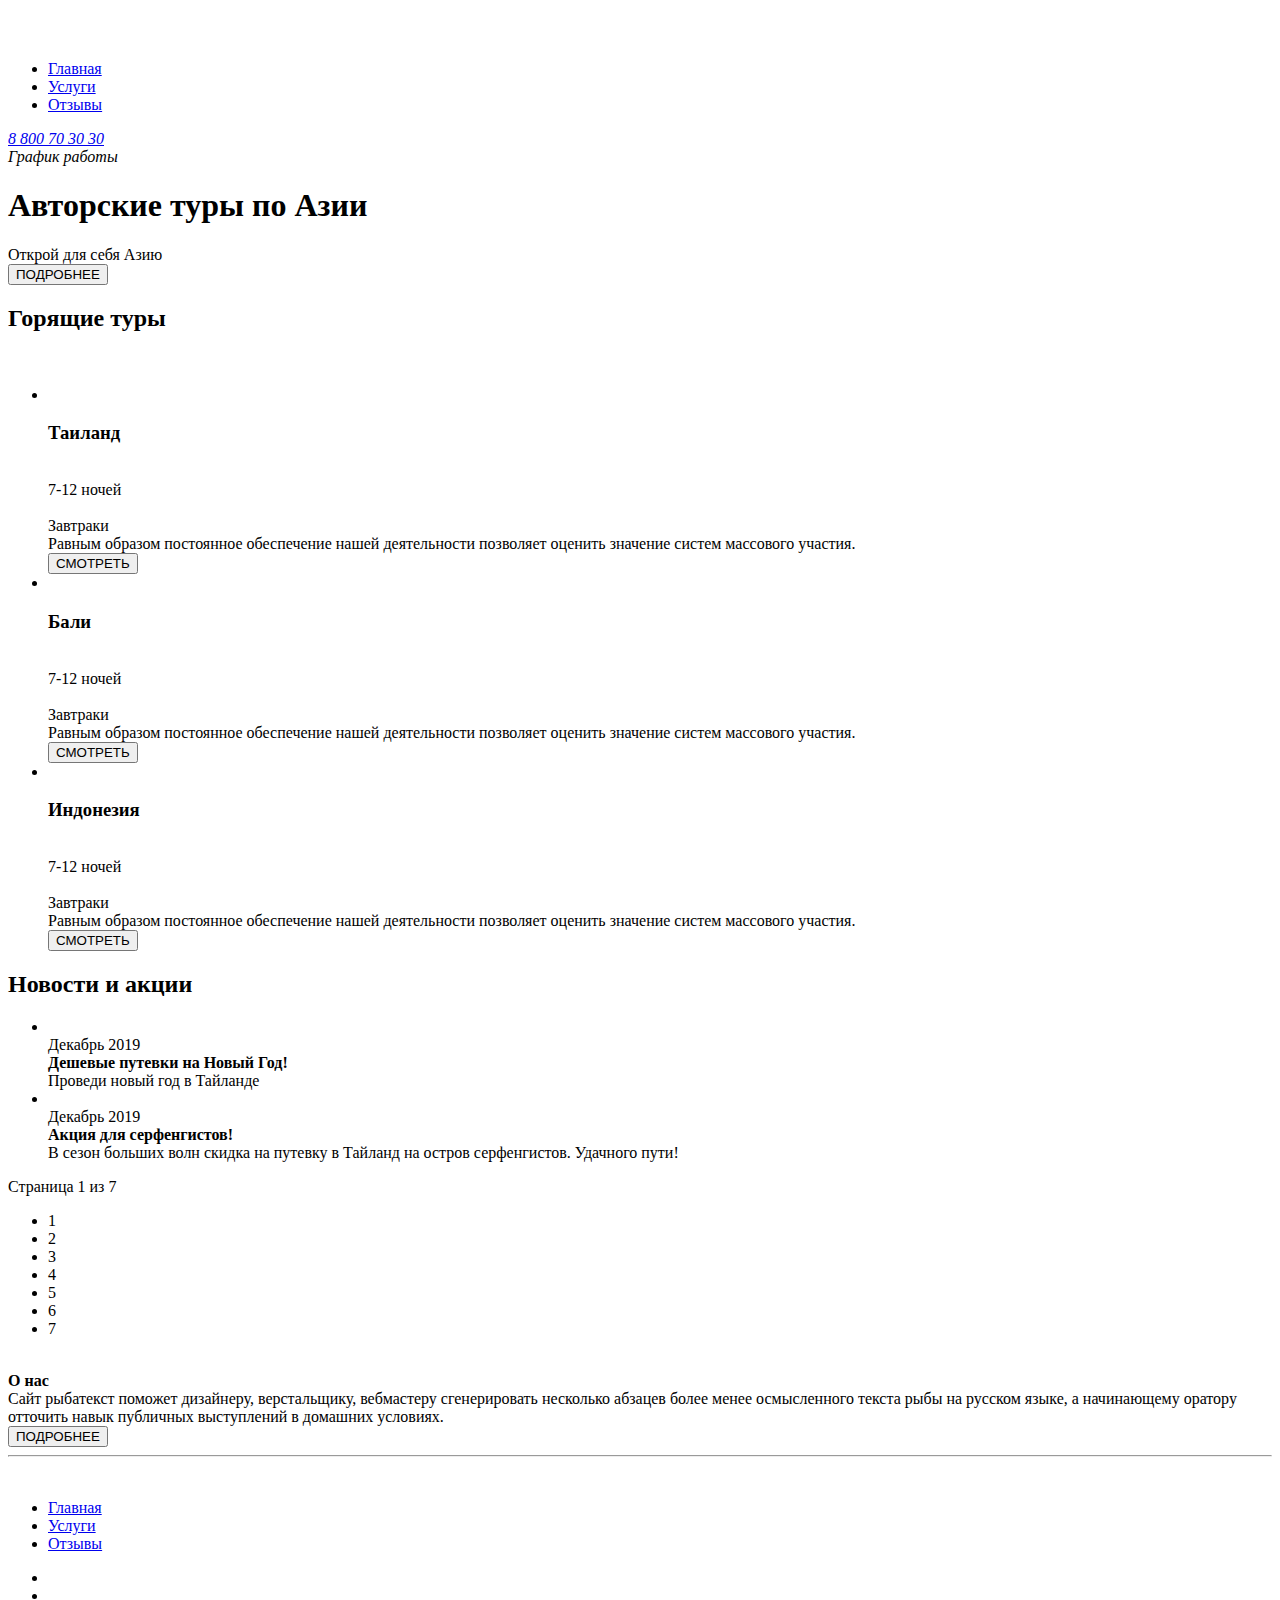
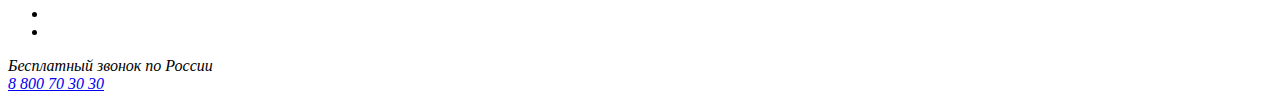
==== index.html @ 8df91f7e "first upload html" ====
<!DOCTYPE html>
<html lang="ru">
<head>
  <meta charset="UTF-8">
  <meta http-equiv="X-UA-Compatible" content="IE=edge">
  <meta name="viewport" content="width=device-width, initial-scale=1.0">
  <title>Air-asia</title>
</head>
<body>
  <div class="wrapper">
    <!-- Фоновый рисунок -->
    <div class="background">
      <img src="" alt="" class="background__up">
      <img src="" alt="" class="background__down">  
    </div>
    <!-- Шапка -->
    <header class="header">
      <a href="/" class="logo">
        <img src="" alt="" class="logo__pic">
      </a>
      <nav class="menu">
        <ul class="menu__list">
          <li class="menu__item">
            <a href="#" class="menu__tittle">Главная</a>
          </li>
          <li class="menu__item">
            <a href="#" class="menu__tittle">Услуги</a>
          </li>
          <li class="menu__item">
            <a href="#" class="menu__tittle">Отзывы</a>
          </li>
        </ul>
      </nav> 
      <address class="contacts">
        <a href="tel:+88007003030" class="contacts__phone">8 800 70 30 30</a>
        <div class="contacts__schedule">График работы</div>
      </address>  
    </header>
    <main class="main-content">
      <!-- Текст  -->
      <div class="text">
        <h1 class="text__tittle">Авторские туры по Азии</h1>
        <div class="text__info">Открой для себя Азию</div>
        <button class="text__button">ПОДРОБНЕЕ</button>
      </div>
      <!-- Горячие туры  -->
      <div class="hot-tours">
        <div class="iconed-tittle">
          <h2 class="iconed-tittle__text">Горящие туры</h2>
          <img src="" alt="" class="iconed-tittle__icon">
        </div>
        <ul class="hot-tours__list">
          <li class="hot-tours__item">
            <img src="" alt="" class="hot-tour-image">
            <h3 class="hot-tour-tittle">Таиланд</h3>
            <div class="hot-tour-info">
              <img src="" alt="" class="hot-tour-info__calendar">
              <div class="hot-tour-info__dates">7-12 ночей</div>
              <img src="" alt="" class="hot-tour-info__meal">
              <div class="hot-tour-info__dates">Завтраки</div> 
            </div>
            <div class="hot-tour-description">
              Равным образом постоянное обеспечение нашей деятельности позволяет оценить значение систем массового участия.
            </div>
            <button class="hot-tour-button">СМОТРЕТЬ</button>
          </li>
          <li class="hot-tours__item">
            <img src="" alt="" class="hot-tour-image">
            <h3 class="hot-tour-tittle">Бали</h3>
            <div class="hot-tour-info">
              <img src="" alt="" class="hot-tour-info__calendar">
              <div class="hot-tour-info__dates">7-12 ночей</div>
              <img src="" alt="" class="hot-tour-info__meal">
              <div class="hot-tour-info__dates">Завтраки</div> 
            </div>
            <div class="hot-tour-description">
              Равным образом постоянное обеспечение нашей деятельности позволяет оценить значение систем массового участия.
            </div>
            <button class="hot-tour-button">СМОТРЕТЬ</button>
          </li>
          <li class="hot-tours__item">
            <img src="" alt="" class="hot-tour-image">
            <h3 class="hot-tour-tittle">Индонезия</h3>
            <div class="hot-tour-info">
              <img src="" alt="" class="hot-tour-info__calendar">
              <div class="hot-tour-info__dates">7-12 ночей</div>
              <img src="" alt="" class="hot-tour-info__meal">
              <div class="hot-tour-info__dates">Завтраки</div> 
            </div>
            <div class="hot-tour-description">
              Равным образом постоянное обеспечение нашей деятельности позволяет оценить значение систем массового участия.
            </div>
            <button class="hot-tour-button">СМОТРЕТЬ</button>
          </li>
        </ul>
      </div>
      <div class="news">
        <h2 class="news__tittle">Новости и акции</h2>
        <ul class="news__list">
          <li class="news__item">
            <img src="" alt="" class="news-item-pic">
            <div class="news-item-date">Декабрь 2019</div>
            <div class="news-item-tittle"><b>Дешевые путевки на Новый Год!</b></div>
            <div class="news-item-description">Проведи новый год в Тайланде</div>
          </li>
          <li class="news__item">
            <img src="" alt="" class="news-item-pic">
            <div class="news-item-date">Декабрь 2019</div>
            <div class="news-item-tittle"><b>Акция для серфенгистов!</b></div>
            <div class="news-item-description">В сезон больших волн скидка на путевку в Тайланд на остров серфенгистов. Удачного пути!</div>
          </li>
        </ul>
        <div class="paginator">
          <div class="paginator__display">Страница 1 из 7</div>
          <ul class="paginator__list">
            <li class="paginator__item">1</li>
            <li class="paginator__item">2</li>
            <li class="paginator__item">3</li>
            <li class="paginator__item">4</li>
            <li class="paginator__item">5</li>
            <li class="paginator__item">6</li>
            <li class="paginator__item">7</li>
          </ul>
        </div>
      </div>
      <!-- О нас -->
      <div class="about">
        <img src="" alt="" class="about__pic1">
        <img src="" alt="" class="about__pic2">
        <div class="about__tittle"><b>О нас</b></div>
        <div class="about__info">Сайт рыбатекст поможет дизайнеру, верстальщику, вебмастеру сгенерировать несколько абзацев более менее осмысленного текста рыбы на русском языке, а начинающему оратору отточить навык публичных выступлений в домашних условиях.</div>
        <button class="about__button">ПОДРОБНЕЕ</button>
      </div>
    </main>
    <!-- Подвал -->
    <footer class="footer">
      <hr class="footer__line">
      <a href="/" class="logo">
        <img src="" alt="" class="logo__pic">
      </a>
      <nav class="menu">
        <ul class="menu__list">
          <li class="menu__item">
            <a href="#" class="menu__tittle">Главная</a>
          </li>
          <li class="menu__item">
            <a href="#" class="menu__tittle">Услуги</a>
          </li>
          <li class="menu__item">
            <a href="#" class="menu__tittle">Отзывы</a>
          </li>
        </ul>
      </nav> 
      <div class="social-networks">
        <ul class="social-networks__list">
          <li class="social-networks__item">
            <a href="#" class="social-telegram">
              <img src="" alt="" class="social-telegtam__pic">
            </a>
          </li>
          <li class="social-networks__item">
            <a href="#" class="social-vk">
              <img src="" alt="" class="social-vk__pic">
            </a>
          </li>
          <li class="social-networks__item">
            <a href="#" class="social-facebook">
              <img src="" alt="" class="social-facebook__pic">
            </a>
          </li>
          <li class="social-networks__item">
            <a href="#" class="social-in">
              <img src="" alt="" class="social-in__pic">
            </a>
          </li>
        </ul>
      </div>
      <address class="contacts-footer">
        <div class="contacts-footer__schedule">Бесплатный звонок по России</div>
        <a href="tel:+88007003030" class="contacts-footer__phone">8 800 70 30 30</a>
      </address>
    </footer>

  </div>    
</body>
</html>
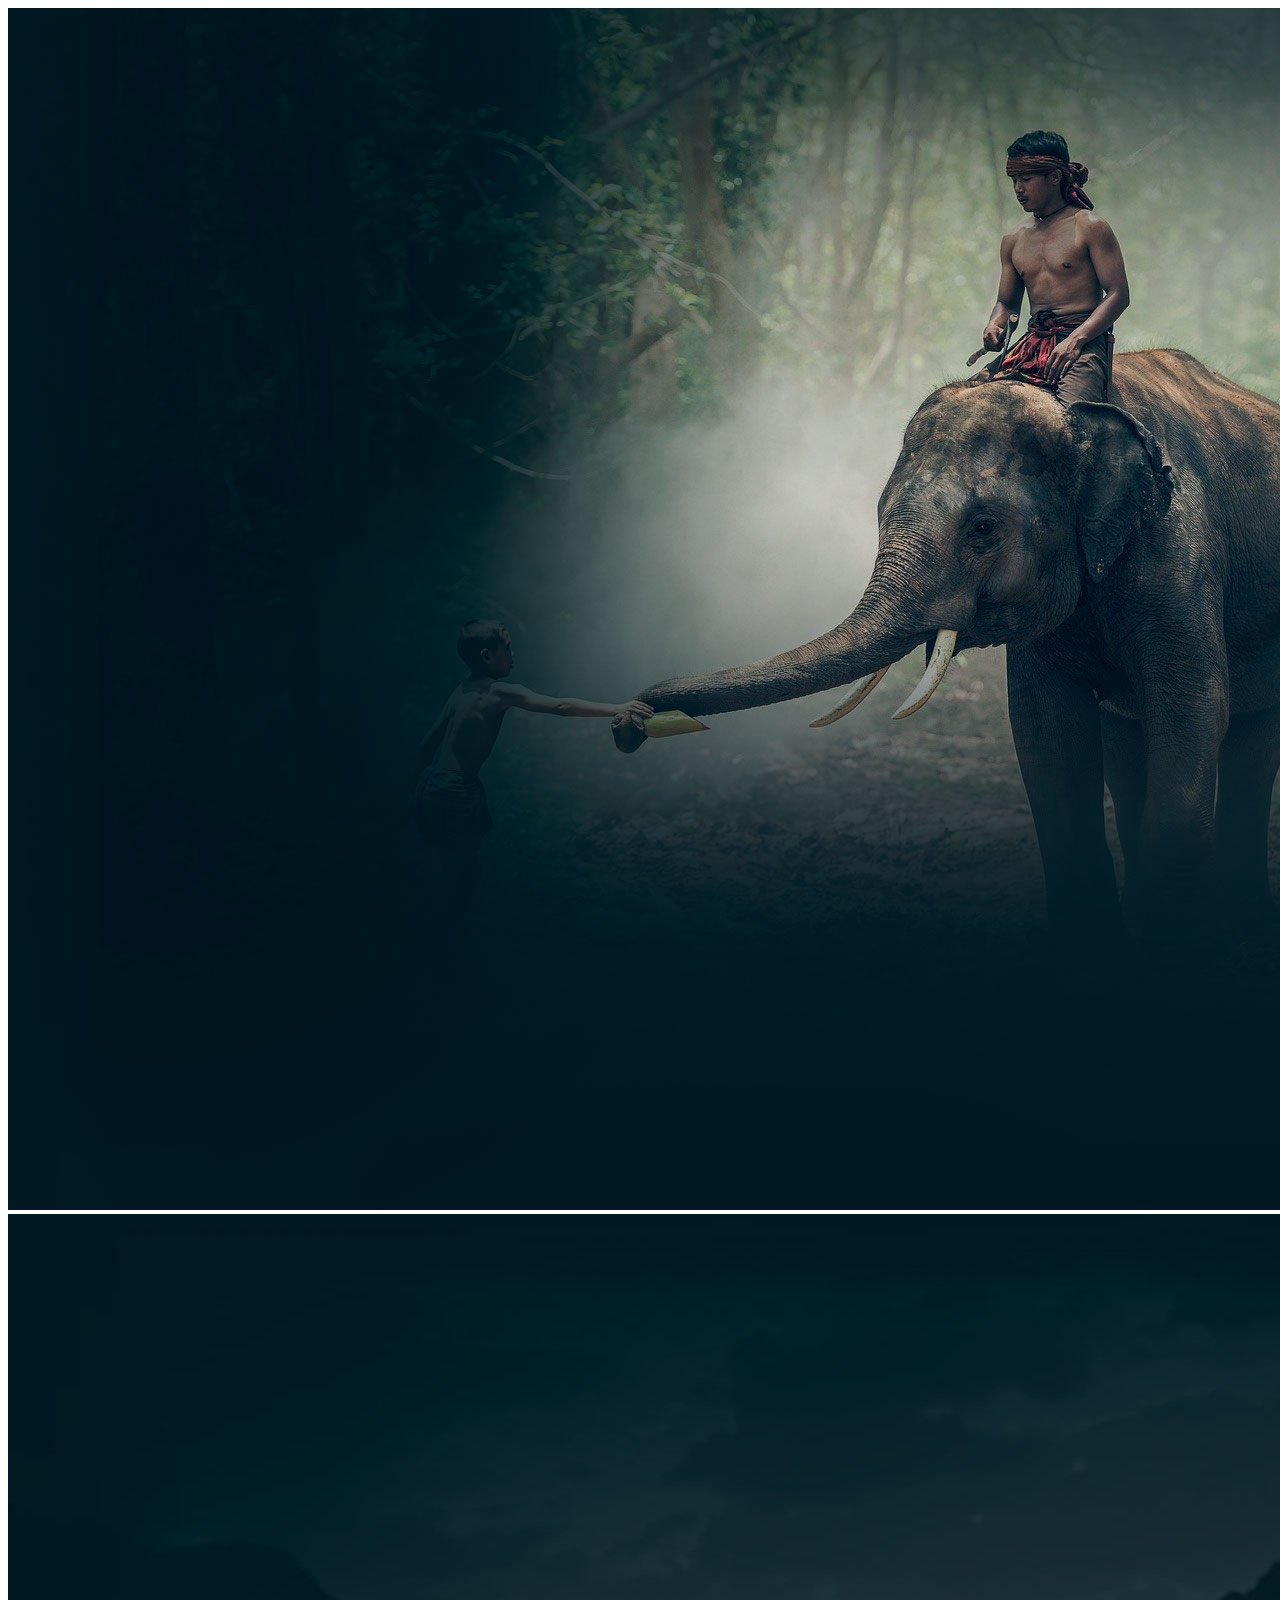
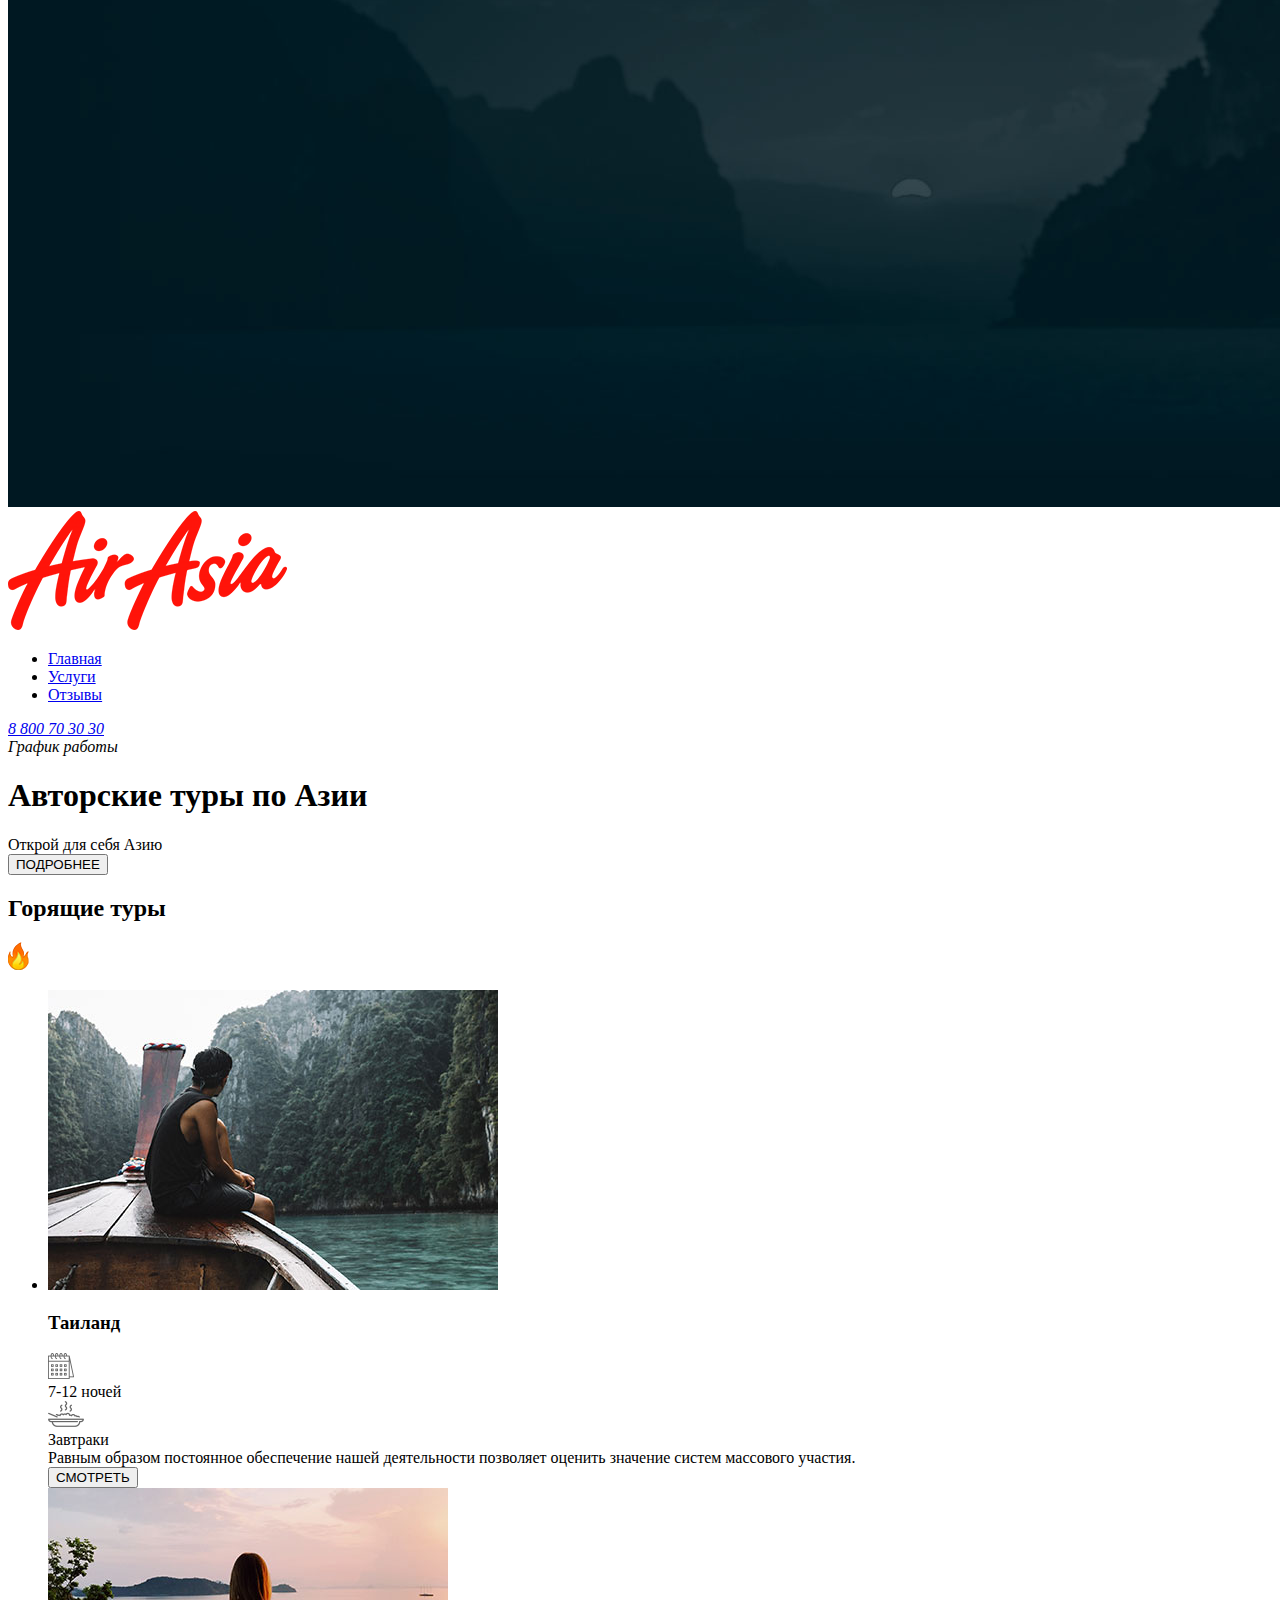
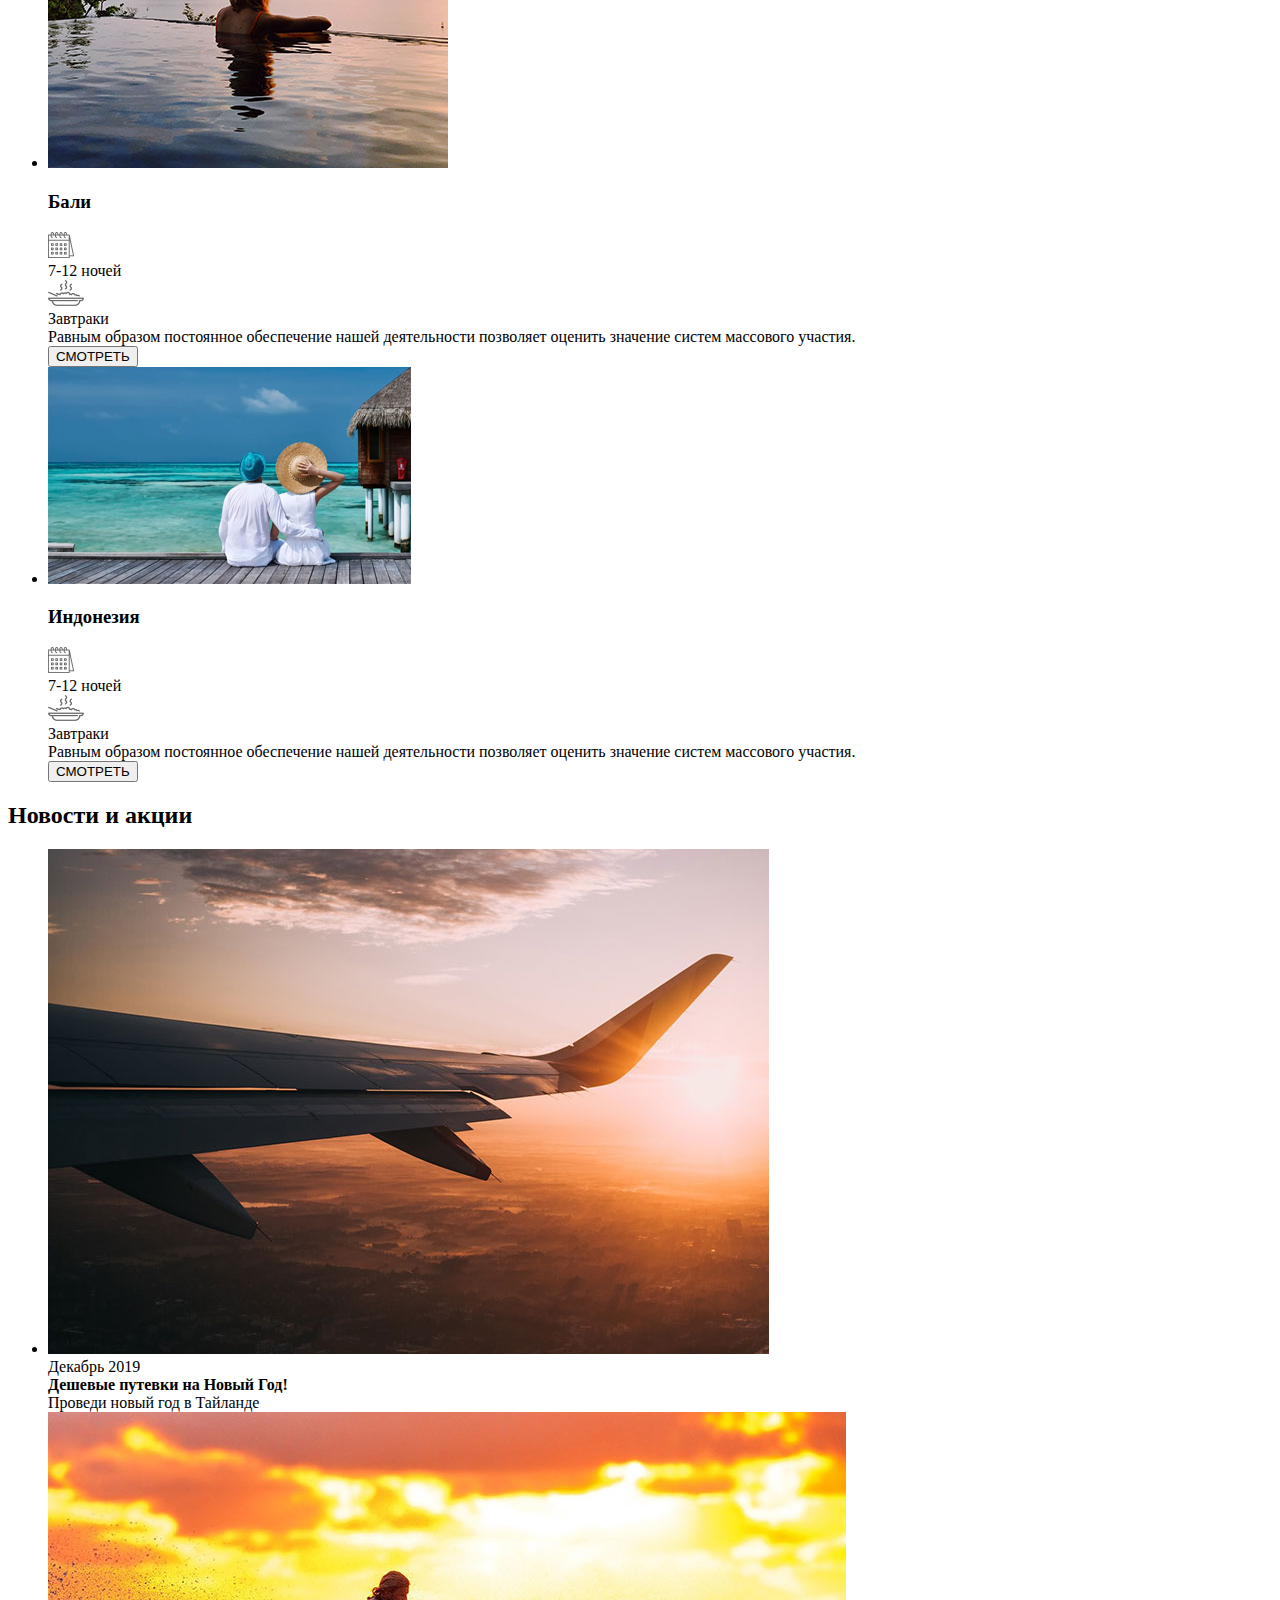
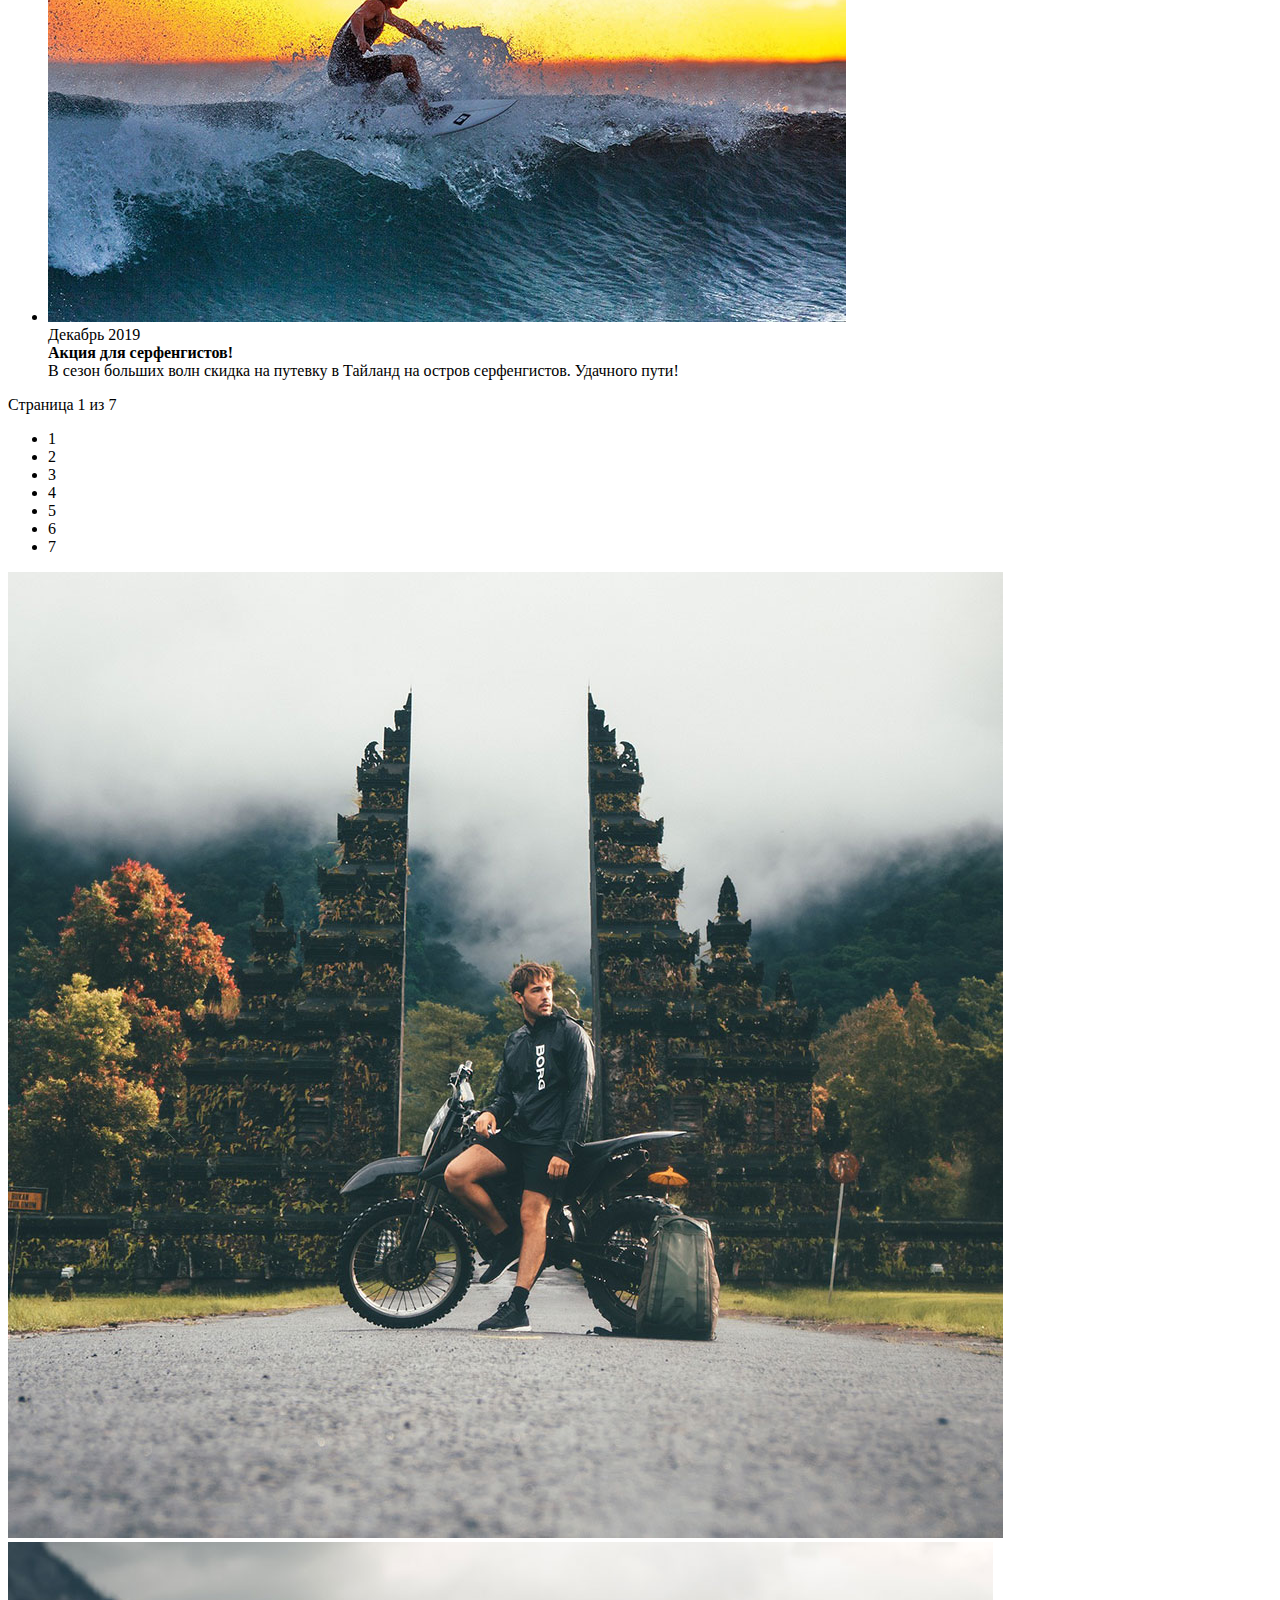
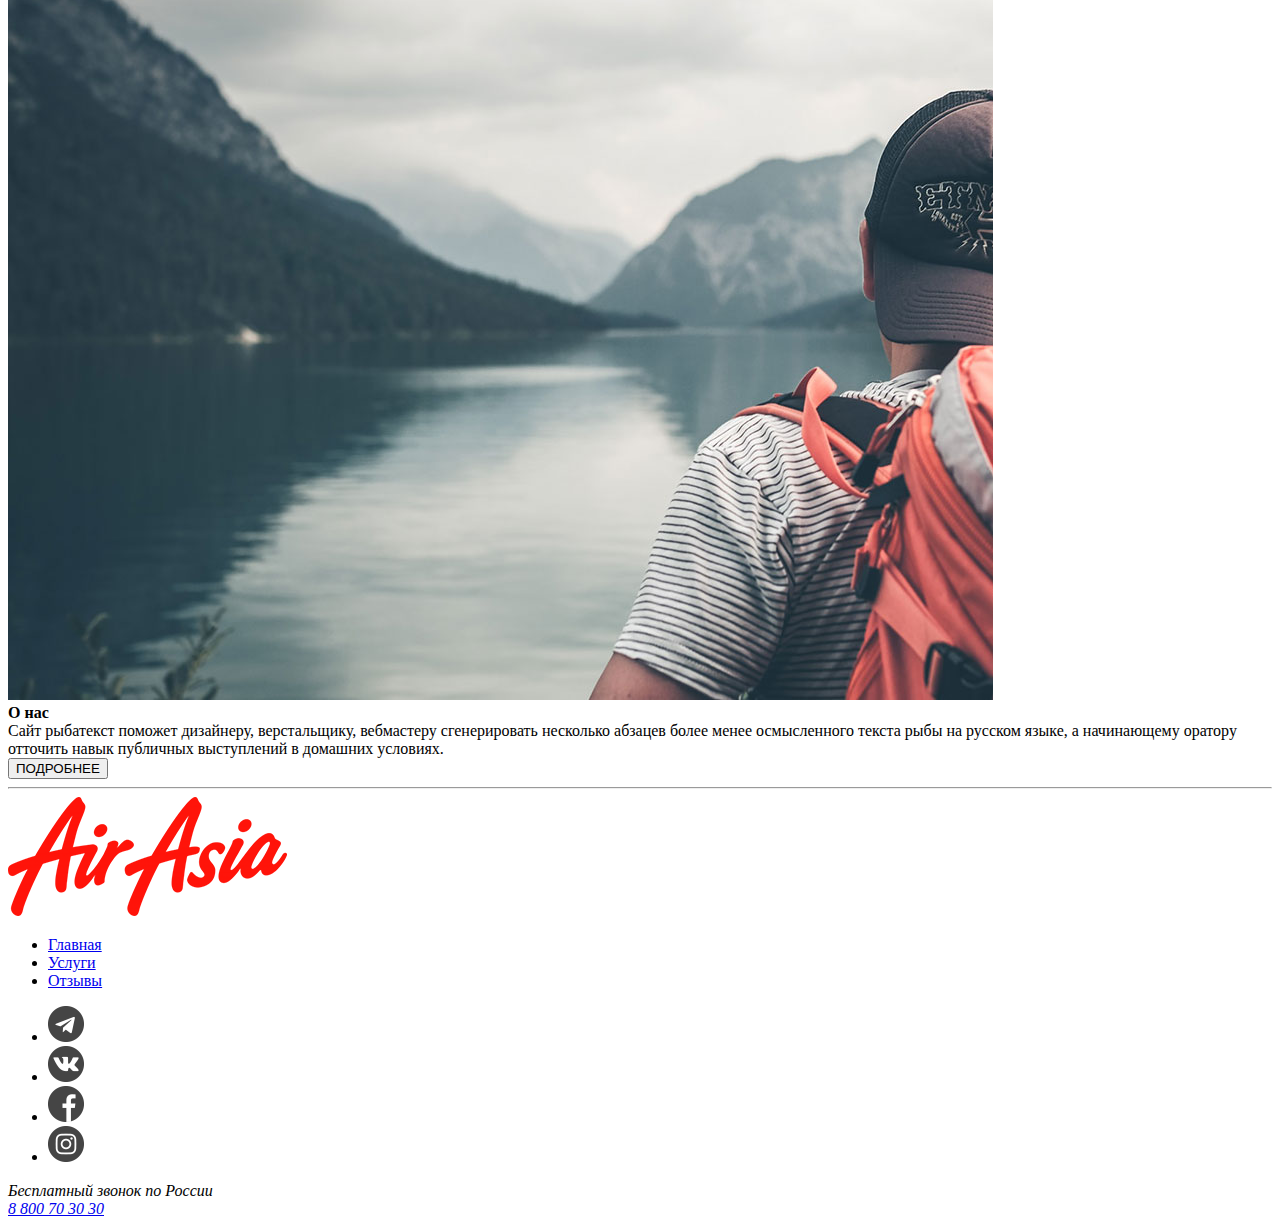
==== commit 58a37d98: "add images and path" ====
--- a/index.html
+++ b/index.html
@@ -10,13 +10,13 @@
   <div class="wrapper">
     <!-- Фоновый рисунок -->
     <div class="background">
-      <img src="" alt="" class="background__up">
-      <img src="" alt="" class="background__down">  
+      <img src="/img/hero.jpg" alt="" class="background__up">
+      <img src="/img/bottom-pic.jpg" alt="" class="background__down">  
     </div>
     <!-- Шапка -->
     <header class="header">
       <a href="/" class="logo">
-        <img src="" alt="" class="logo__pic">
+        <img src="/img/logo.png" alt="Air-asia" class="logo__pic">
       </a>
       <nav class="menu">
         <ul class="menu__list">
@@ -47,16 +47,16 @@
       <div class="hot-tours">
         <div class="iconed-tittle">
           <h2 class="iconed-tittle__text">Горящие туры</h2>
-          <img src="" alt="" class="iconed-tittle__icon">
+          <img src="/img/flame.png" alt="Горящие туры" class="iconed-tittle__icon">
         </div>
         <ul class="hot-tours__list">
           <li class="hot-tours__item">
-            <img src="" alt="" class="hot-tour-image">
+            <img src="/img/river.jpg" alt="" class="hot-tour-image">
             <h3 class="hot-tour-tittle">Таиланд</h3>
             <div class="hot-tour-info">
-              <img src="" alt="" class="hot-tour-info__calendar">
+              <img src="/img/calendar.png" alt="" class="hot-tour-info__calendar">
               <div class="hot-tour-info__dates">7-12 ночей</div>
-              <img src="" alt="" class="hot-tour-info__meal">
+              <img src="/img//meal.png" alt="" class="hot-tour-info__meal">
               <div class="hot-tour-info__dates">Завтраки</div> 
             </div>
             <div class="hot-tour-description">
@@ -65,12 +65,12 @@
             <button class="hot-tour-button">СМОТРЕТЬ</button>
           </li>
           <li class="hot-tours__item">
-            <img src="" alt="" class="hot-tour-image">
+            <img src="/img/pool.jpg" alt="" class="hot-tour-image">
             <h3 class="hot-tour-tittle">Бали</h3>
             <div class="hot-tour-info">
-              <img src="" alt="" class="hot-tour-info__calendar">
+              <img src="/img/calendar.png" alt="" class="hot-tour-info__calendar">
               <div class="hot-tour-info__dates">7-12 ночей</div>
-              <img src="" alt="" class="hot-tour-info__meal">
+              <img src="/img/meal.png" alt="" class="hot-tour-info__meal">
               <div class="hot-tour-info__dates">Завтраки</div> 
             </div>
             <div class="hot-tour-description">
@@ -79,12 +79,12 @@
             <button class="hot-tour-button">СМОТРЕТЬ</button>
           </li>
           <li class="hot-tours__item">
-            <img src="" alt="" class="hot-tour-image">
+            <img src="/img/ocean.jpg" alt="" class="hot-tour-image">
             <h3 class="hot-tour-tittle">Индонезия</h3>
             <div class="hot-tour-info">
-              <img src="" alt="" class="hot-tour-info__calendar">
+              <img src="/img/calendar.png" alt="" class="hot-tour-info__calendar">
               <div class="hot-tour-info__dates">7-12 ночей</div>
-              <img src="" alt="" class="hot-tour-info__meal">
+              <img src="/img/meal.png" alt="" class="hot-tour-info__meal">
               <div class="hot-tour-info__dates">Завтраки</div> 
             </div>
             <div class="hot-tour-description">
@@ -98,13 +98,13 @@
         <h2 class="news__tittle">Новости и акции</h2>
         <ul class="news__list">
           <li class="news__item">
-            <img src="" alt="" class="news-item-pic">
+            <img src="/img/plain.jpg" alt="" class="news-item-pic">
             <div class="news-item-date">Декабрь 2019</div>
             <div class="news-item-tittle"><b>Дешевые путевки на Новый Год!</b></div>
             <div class="news-item-description">Проведи новый год в Тайланде</div>
           </li>
           <li class="news__item">
-            <img src="" alt="" class="news-item-pic">
+            <img src="/img/surfer.jpg" alt="" class="news-item-pic">
             <div class="news-item-date">Декабрь 2019</div>
             <div class="news-item-tittle"><b>Акция для серфенгистов!</b></div>
             <div class="news-item-description">В сезон больших волн скидка на путевку в Тайланд на остров @@ -126,8 +126,8 @@
       </div>
       <!-- О нас -->
       <div class="about">
-        <img src="" alt="" class="about__pic1">
-        <img src="" alt="" class="about__pic2">
+        <img src="/img/gates.jpg" alt="" class="about__pic1">
+        <img src="/img/mountains.jpg" alt="" class="about__pic2">
         <div class="about__tittle"><b>О нас</b></div>
         <div class="about__info">Сайт рыбатекст поможет дизайнеру, верстальщику, вебмастеру сгенерировать несколько абзацев более менее осмысленного текста рыбы на русском языке, а начинающему оратору отточить навык публичных выступлений в домашних условиях.</div>
         <button class="about__button">ПОДРОБНЕЕ</button>
@@ -137,7 +137,7 @@
     <footer class="footer">
       <hr class="footer__line">
       <a href="/" class="logo">
-        <img src="" alt="" class="logo__pic">
+        <img src="/img/logo.png" alt="" class="logo__pic">
       </a>
       <nav class="menu">
         <ul class="menu__list">
@@ -156,22 +156,22 @@
         <ul class="social-networks__list">
           <li class="social-networks__item">
             <a href="#" class="social-telegram">
-              <img src="" alt="" class="social-telegtam__pic">
+              <img src="/img/t.png" alt="" class="social-telegtam__pic">
             </a>
           </li>
           <li class="social-networks__item">
             <a href="#" class="social-vk">
-              <img src="" alt="" class="social-vk__pic">
+              <img src="/img/vk.png" alt="" class="social-vk__pic">
             </a>
           </li>
           <li class="social-networks__item">
             <a href="#" class="social-facebook">
-              <img src="" alt="" class="social-facebook__pic">
+              <img src="/img/f.png" alt="" class="social-facebook__pic">
             </a>
           </li>
           <li class="social-networks__item">
             <a href="#" class="social-in">
-              <img src="" alt="" class="social-in__pic">
+              <img src="/img/in.png" alt="" class="social-in__pic">
             </a>
           </li>
         </ul>
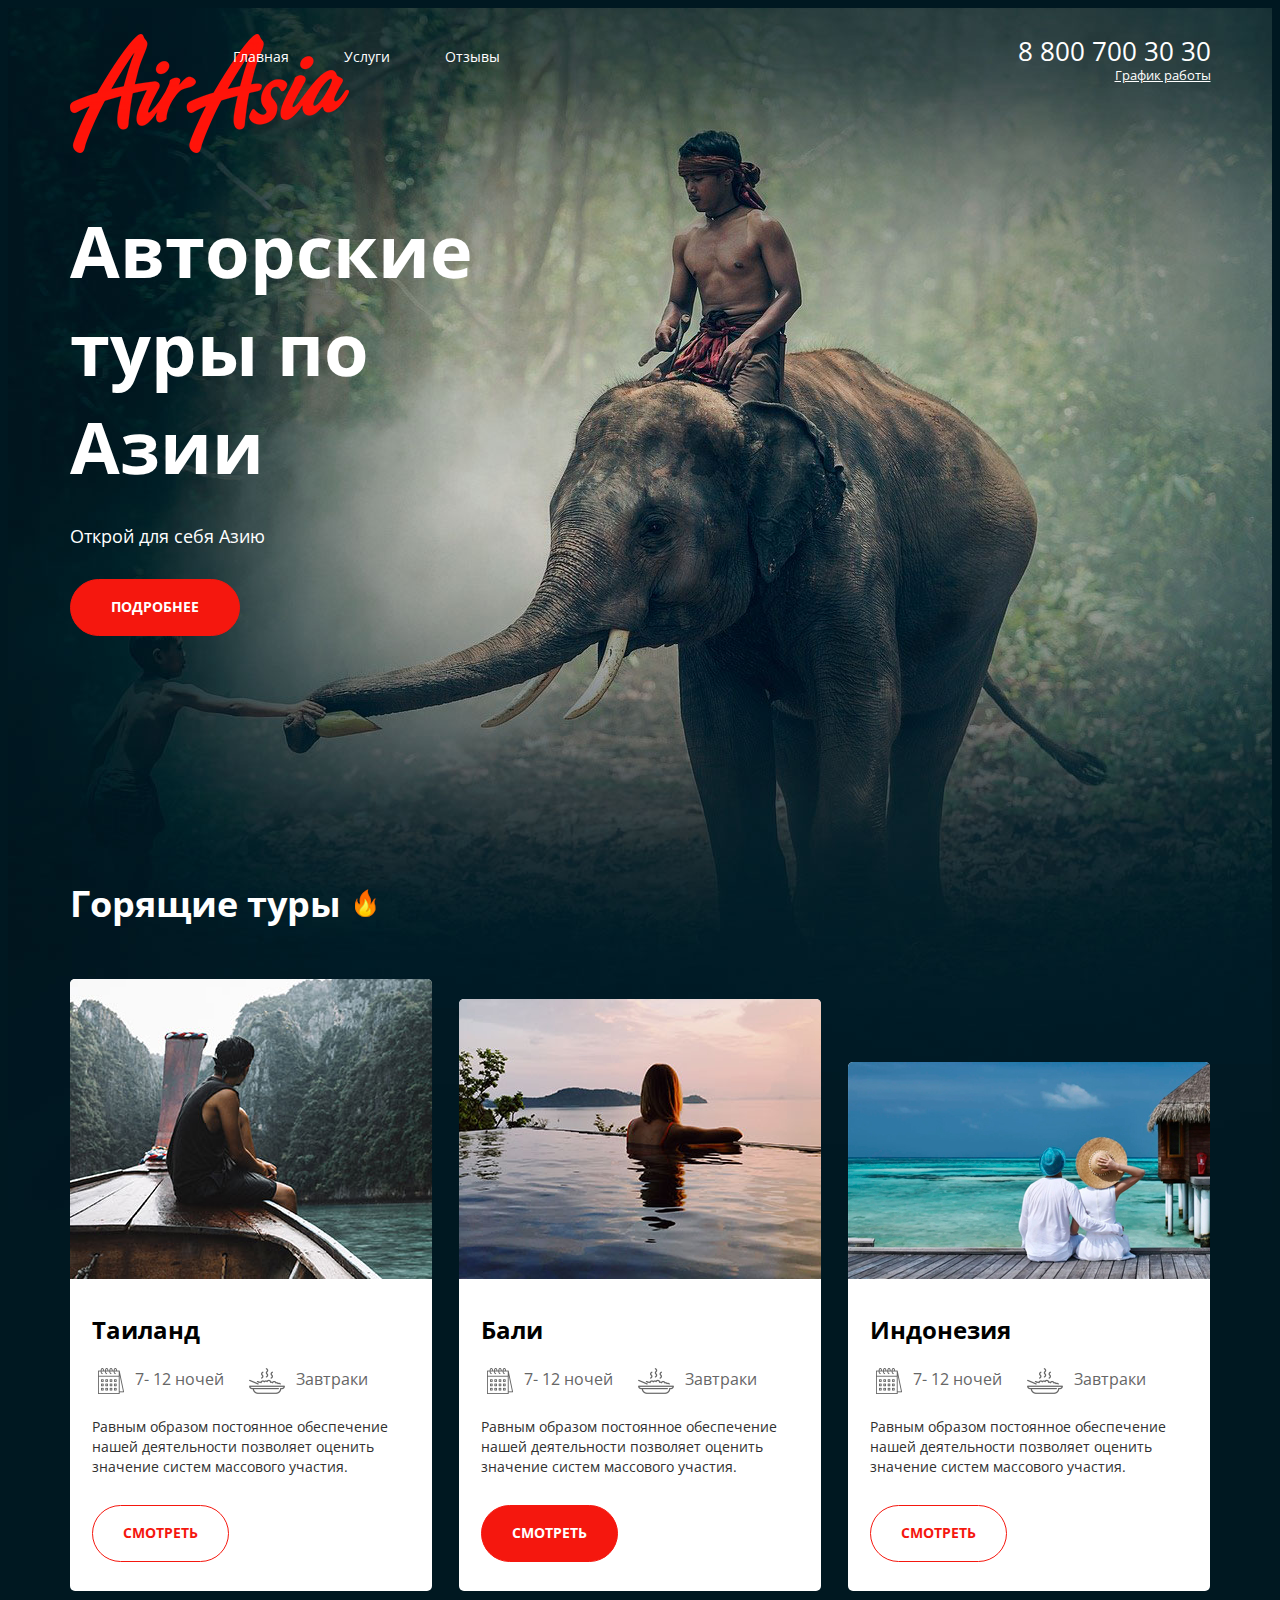
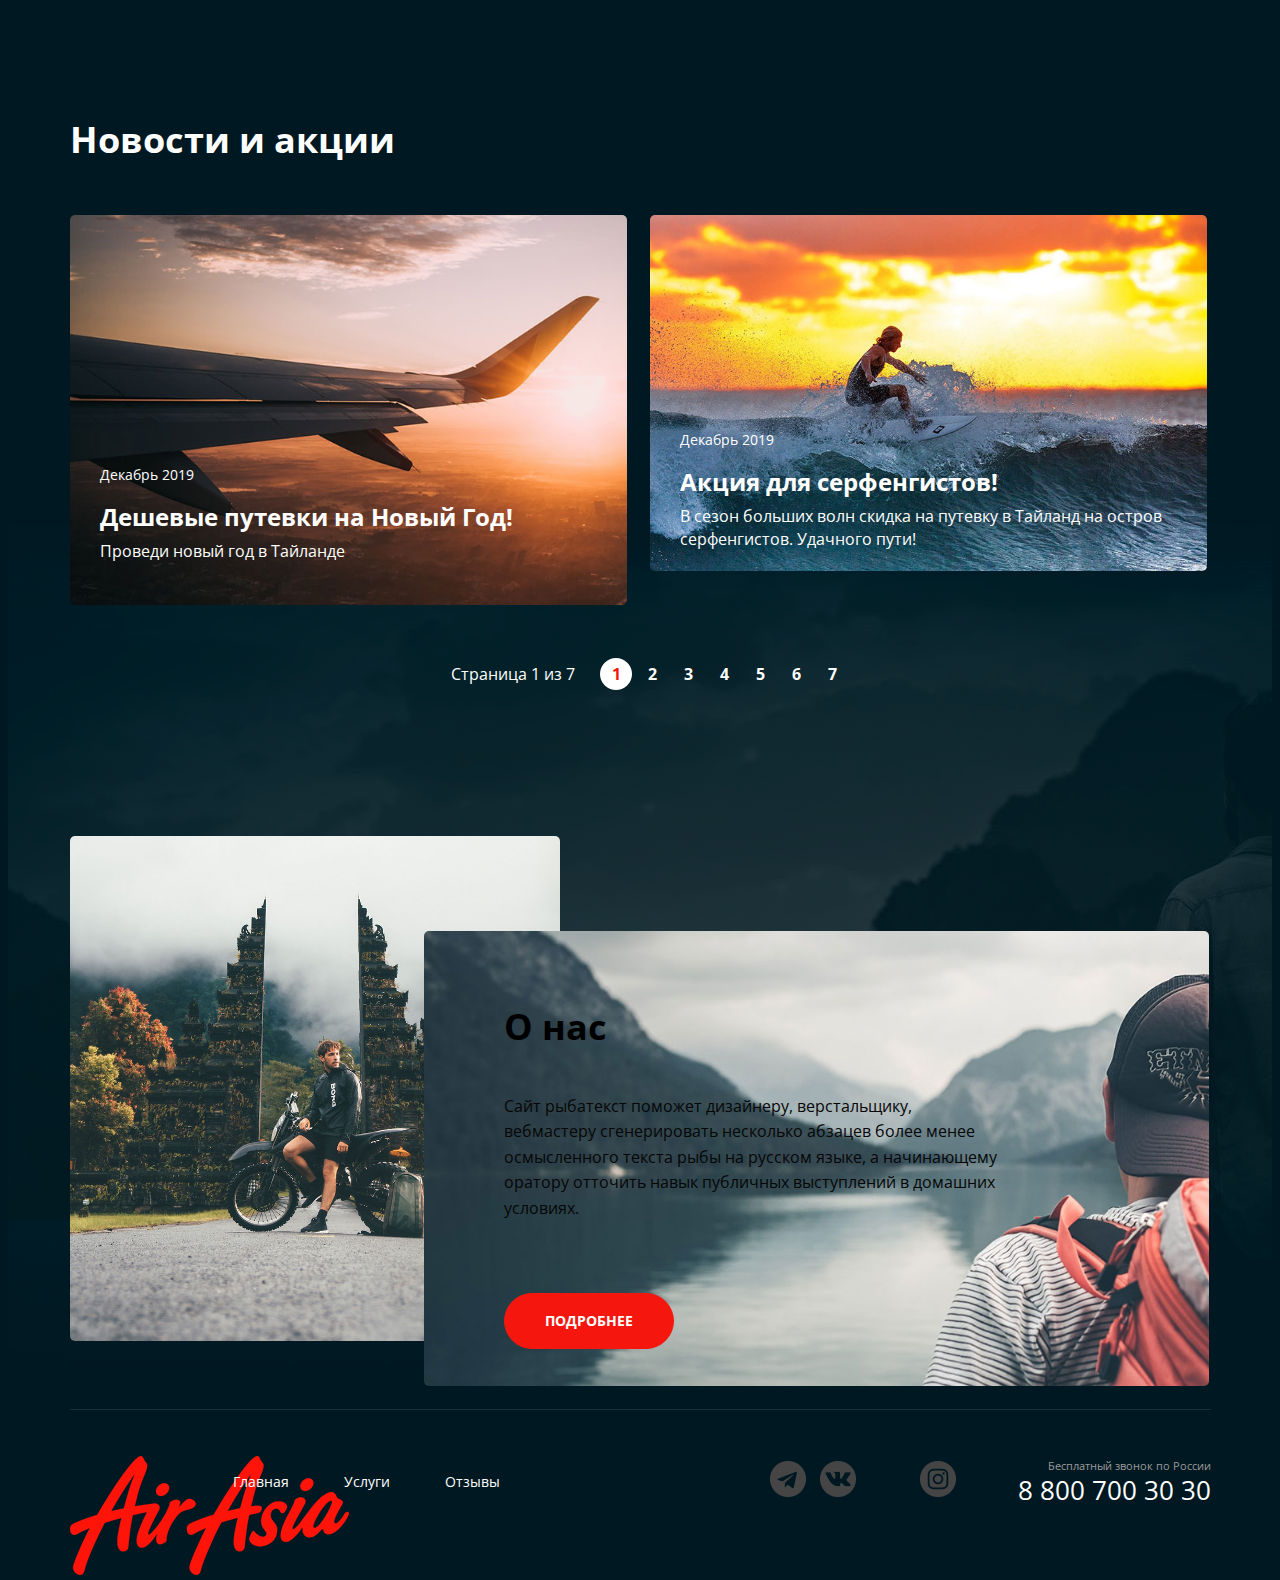
==== commit b7bccab8: "styles after pixel perfect" ====
--- a/index.html
+++ b/index.html
@@ -4,183 +4,217 @@
   <meta charset="UTF-8">
   <meta http-equiv="X-UA-Compatible" content="IE=edge">
   <meta name="viewport" content="width=device-width, initial-scale=1.0">
-  <title>Air-asia</title>
+  <link rel="stylesheet" href="./css/main.css">
+  <title>Air-asia - Главная страница</title>
 </head>
 <body>
-  <div class="wrapper">
+  <div class="wrapper main-page-wrapper">
     <!-- Фоновый рисунок -->
-    <div class="background">
-      <img src="/img/hero.jpg" alt="" class="background__up">
-      <img src="/img/bottom-pic.jpg" alt="" class="background__down">  
+    <!-- <div class="background">
+      <img src="./img/hero.jpg" alt="background-up" class="background__up">
+      <img src="./img/bottom-pic.jpg" alt="background-down" class="background__down">  
+    </div> -->
+    <!-- Шапка -->
+    <div class="container">
+      <header class="header">
+        <a href="/" class="logo">
+          <img src="./img/logo.png" alt="logo Air-asia" class="logo__pic">
+        </a>
+        <nav class="menu">
+          <ul class="menu__list">
+            <li class="menu__item"> <a href="#" class="menu__link">Главная</a> </li>
+            <li class="menu__item"> <a href="#" class="menu__link">Услуги</a> </li>
+            <li class="menu__item"> <a href="#" class="menu__link">Отзывы</a> </li>
+          </ul>
+        </nav> 
+        <address class="contacts">
+          <a href="tel:+88007003030" class="contacts__phone">8 800 700 30 30</a>
+          <div class="contacts__schedule">График работы</div>
+        </address> 
+      </header>
     </div>
-    <!-- Шапка -->
-    <header class="header">
-      <a href="/" class="logo">
-        <img src="/img/logo.png" alt="Air-asia" class="logo__pic">
-      </a>
-      <nav class="menu">
-        <ul class="menu__list">
-          <li class="menu__item">
-            <a href="#" class="menu__tittle">Главная</a>
-          </li>
-          <li class="menu__item">
-            <a href="#" class="menu__tittle">Услуги</a>
-          </li>
-          <li class="menu__item">
-            <a href="#" class="menu__tittle">Отзывы</a>
-          </li>
-        </ul>
-      </nav> 
-      <address class="contacts">
-        <a href="tel:+88007003030" class="contacts__phone">8 800 70 30 30</a>
-        <div class="contacts__schedule">График работы</div>
-      </address>  
-    </header>
     <main class="main-content">
       <!-- Текст  -->
-      <div class="text">
-        <h1 class="text__tittle">Авторские туры по Азии</h1>
-        <div class="text__info">Открой для себя Азию</div>
-        <button class="text__button">ПОДРОБНЕЕ</button>
+      <div class="container">
+        <section class="text">
+          <h1 class="text__tittle">Авторские туры по Азии</h1>
+          <div class="text__subtittle">Открой для себя Азию</div>
+          <a href="#" class="btn">ПОДРОБНЕЕ</a>
+        </section>
       </div>
       <!-- Горячие туры  -->
-      <div class="hot-tours">
-        <div class="iconed-tittle">
-          <h2 class="iconed-tittle__text">Горящие туры</h2>
-          <img src="/img/flame.png" alt="Горящие туры" class="iconed-tittle__icon">
-        </div>
-        <ul class="hot-tours__list">
-          <li class="hot-tours__item">
-            <img src="/img/river.jpg" alt="" class="hot-tour-image">
-            <h3 class="hot-tour-tittle">Таиланд</h3>
-            <div class="hot-tour-info">
-              <img src="/img/calendar.png" alt="" class="hot-tour-info__calendar">
-              <div class="hot-tour-info__dates">7-12 ночей</div>
-              <img src="/img//meal.png" alt="" class="hot-tour-info__meal">
-              <div class="hot-tour-info__dates">Завтраки</div> 
+      <div class="container">
+        <section class="hot-tours">
+          <h2 class="hot-tours__main-tittle">Горящие туры</h2>
+            <!-- <img src="./img/flame.png" alt="img flame" class="iconed-tittle__icon"> -->
+          <ul class="hot-tours__list">
+            <li class="hot-tours__item">
+              <div class="hot-tour">
+                <div class="hot-tour__head"><img src="./img/river.jpg" alt="img tour" class="hot-tour__image"></div>
+                <div class="hot-tour__content">
+                  <h3 class="hot-tour__tittle">Таиланд</h3>
+                  <div class="hot-tour__info">
+                    <div class="hot-tour__item">
+                      <img src="./img/calendar.png" alt="img calendar" class="hot-tour__calendar">
+                      <!-- <div class="hot-tour__calendar"></div> -->
+                      <div class="hot-tour__dates">7- 12 ночей</div>
+                    </div>
+                    <div class="hot-tour__item">
+                      <img src="./img//meal.png" alt="img meal" class="hot-tour__meal">
+                      <!-- <div class="hot-tour__meal"></div> -->
+                      <div class="hot-tour__food">Завтраки</div> 
+                    </div>
+                  </div>
+                  <div class="hot-tour__description">
+                    Равным образом постоянное обеспечение нашей деятельности позволяет оценить значение систем массового участия.
+                  </div>
+                  <!-- <button class="hot-tour__button">СМОТРЕТЬ</button> -->
+                  <a href="#" class="btn btn--color--light btn--size--small">СМОТРЕТЬ</a>
+                </div>
+              </div>
+            </li>
+            <li class="hot-tours__item">
+              <div class="hot-tour">
+                <div class="hot-tour__head"><img src="./img/pool.jpg" alt="img tour" class="hot-tour__image"></div>
+                <div class="hot-tour__content">
+                  <h3 class="hot-tour__tittle">Бали</h3>
+                  <div class="hot-tour__info">
+                    <div class="hot-tour__item">
+                      <img src="./img/calendar.png" alt="img calendar" class="hot-tour__calendar">
+                      <!-- <div class="hot-tour__calendar"></div> -->
+                      <div class="hot-tour__dates">7- 12 ночей</div>
+                    </div>
+                    <div class="hot-tour__item">
+                      <img src="./img//meal.png" alt="img meal" class="hot-tour__meal">
+                      <!-- <div class="hot-tour__meal"></div> -->
+                      <div class="hot-tour__food">Завтраки</div> 
+                    </div>
+                  </div>
+                  <div class="hot-tour__description">
+                    Равным образом постоянное обеспечение нашей деятельности позволяет оценить значение систем массового участия.
+                  </div>
+                  <a href="#" class="btn btn--size--small">СМОТРЕТЬ</a>
+                </div>
+              </div>
+            </li>
+            <li class="hot-tours__item">
+              <div class="hot-tour">
+                <div class="hot-tour__head"><img src="./img/ocean.jpg" alt="img tour" class="hot-tour__image"></div>
+                <div class="hot-tour__content">
+                  <h3 class="hot-tour__tittle">Индонезия</h3>
+                  <div class="hot-tour__info">
+                    <div class="hot-tour__item">
+                      <img src="./img/calendar.png" alt="img calendar" class="hot-tour__calendar">
+                      <!-- <div class="hot-tour__calendar"></div> -->
+                      <div class="hot-tour__dates">7- 12 ночей</div>
+                    </div>
+                    <div class="hot-tour__item">
+                      <img src="./img//meal.png" alt="img meal" class="hot-tour__meal">
+                      <!-- <div class="hot-tour__meal"></div> -->
+                      <div class="hot-tour__food">Завтраки</div> 
+                    </div>
+                  </div>
+                  <div class="hot-tour__description">
+                    Равным образом постоянное обеспечение нашей деятельности позволяет оценить значение систем массового участия.
+                  </div>
+                  <a href="#" class="btn btn--color--light btn--size--small">СМОТРЕТЬ</a>
+                </div>
+              </div>
+            </li>
+          </ul>
+        </section>
+      </div>
+
+      <div class="container">
+        <section class="news">
+          <h2 class="news__main-tittle">Новости и акции</h2>
+          <ul class="news__list">
+            <li class="news__item">
+              <img src="./img/plain.jpg" alt="img news" class="news__pic">
+              <div class="news__content">
+                <div class="news__date">Декабрь 2019</div>
+                <div class="news__tittle">Дешевые путевки на Новый Год!</div>
+                <div class="news__description">Проведи новый год в Тайланде</div>
+              </div>
+            </li>
+            <li class="news__item">
+              <img src="./img/surfer.jpg" alt="img news" class="news__pic">
+              <div class="news__content">
+                <div class="news__date">Декабрь 2019</div>
+                <div class="news__tittle">Акция для серфенгистов!</div>
+                <div class="news__description">В сезон больших волн скидка на путевку в Тайланд на остров серфенгистов. Удачного пути!</div>
+              </div>
+            </li>
+          </ul>
+          <div class="paginator">
+            <div class="paginator__display">Страница 1 из 7</div>
+            <ul class="paginator__list">
+              
+              <li class="paginator__item paginator__item--active"><a href="" class="paginator__link">1</a></li>
+              <li class="paginator__item"><a href="#" class="paginator__link">2</a></li>
+              <li class="paginator__item"><a href="#" class="paginator__link">3</a></li>
+              <li class="paginator__item"><a href="#" class="paginator__link">4</a></li>
+              <li class="paginator__item"><a href="#" class="paginator__link">5</a></li>
+              <li class="paginator__item"><a href="#" class="paginator__link">6</a></li>
+              <li class="paginator__item"><a href="#" class="paginator__link">7</a></li>
+            </ul>
+          </div>
+        </section>
+      </div>
+      <!-- О нас -->
+      <div class="container">
+        <section class="about">
+          <!-- <img src="./img/gates.jpg" alt="" class="about__pic1">
+          <img src="./img/mountains.jpg" alt="" class="about__pic2">
+          <div class="about__tittle"><b>О нас</b></div>
+          <div class="about__info">Сайт рыбатекст поможет дизайнеру, верстальщику, вебмастеру сгенерировать несколько абзацев более менее осмысленного текста рыбы на русском языке, а начинающему оратору отточить навык публичных выступлений в домашних условиях.</div>
+          <button class="about__button">ПОДРОБНЕЕ</button> -->
+          <div class="about__desc">
+            <h2 class="about__tittle">О нас</h2> 
+            <div class="about__desc-text">
+              <p>Сайт рыбатекст поможет дизайнеру, верстальщику, вебмастеру сгенерировать несколько абзацев более менее осмысленного текста рыбы на русском языке, а начинающему оратору отточить навык публичных выступлений в домашних условиях.</p>
             </div>
-            <div class="hot-tour-description">
-              Равным образом постоянное обеспечение нашей деятельности позволяет оценить значение систем массового участия.
-            </div>
-            <button class="hot-tour-button">СМОТРЕТЬ</button>
-          </li>
-          <li class="hot-tours__item">
-            <img src="/img/pool.jpg" alt="" class="hot-tour-image">
-            <h3 class="hot-tour-tittle">Бали</h3>
-            <div class="hot-tour-info">
-              <img src="/img/calendar.png" alt="" class="hot-tour-info__calendar">
-              <div class="hot-tour-info__dates">7-12 ночей</div>
-              <img src="/img/meal.png" alt="" class="hot-tour-info__meal">
-              <div class="hot-tour-info__dates">Завтраки</div> 
-            </div>
-            <div class="hot-tour-description">
-              Равным образом постоянное обеспечение нашей деятельности позволяет оценить значение систем массового участия.
-            </div>
-            <button class="hot-tour-button">СМОТРЕТЬ</button>
-          </li>
-          <li class="hot-tours__item">
-            <img src="/img/ocean.jpg" alt="" class="hot-tour-image">
-            <h3 class="hot-tour-tittle">Индонезия</h3>
-            <div class="hot-tour-info">
-              <img src="/img/calendar.png" alt="" class="hot-tour-info__calendar">
-              <div class="hot-tour-info__dates">7-12 ночей</div>
-              <img src="/img/meal.png" alt="" class="hot-tour-info__meal">
-              <div class="hot-tour-info__dates">Завтраки</div> 
-            </div>
-            <div class="hot-tour-description">
-              Равным образом постоянное обеспечение нашей деятельности позволяет оценить значение систем массового участия.
-            </div>
-            <button class="hot-tour-button">СМОТРЕТЬ</button>
-          </li>
-        </ul>
-      </div>
-      <div class="news">
-        <h2 class="news__tittle">Новости и акции</h2>
-        <ul class="news__list">
-          <li class="news__item">
-            <img src="/img/plain.jpg" alt="" class="news-item-pic">
-            <div class="news-item-date">Декабрь 2019</div>
-            <div class="news-item-tittle"><b>Дешевые путевки на Новый Год!</b></div>
-            <div class="news-item-description">Проведи новый год в Тайланде</div>
-          </li>
-          <li class="news__item">
-            <img src="/img/surfer.jpg" alt="" class="news-item-pic">
-            <div class="news-item-date">Декабрь 2019</div>
-            <div class="news-item-tittle"><b>Акция для серфенгистов!</b></div>
-            <div class="news-item-description">В сезон больших волн скидка на путевку в Тайланд на остров -серфенгистов. Удачного пути!</div>
-          </li>
-        </ul>
-        <div class="paginator">
-          <div class="paginator__display">Страница 1 из 7</div>
-          <ul class="paginator__list">
-            <li class="paginator__item">1</li>
-            <li class="paginator__item">2</li>
-            <li class="paginator__item">3</li>
-            <li class="paginator__item">4</li>
-            <li class="paginator__item">5</li>
-            <li class="paginator__item">6</li>
-            <li class="paginator__item">7</li>
-          </ul>
-        </div>
-      </div>
-      <!-- О нас -->
-      <div class="about">
-        <img src="/img/gates.jpg" alt="" class="about__pic1">
-        <img src="/img/mountains.jpg" alt="" class="about__pic2">
-        <div class="about__tittle"><b>О нас</b></div>
-        <div class="about__info">Сайт рыбатекст поможет дизайнеру, верстальщику, вебмастеру сгенерировать несколько абзацев более менее осмысленного текста рыбы на русском языке, а начинающему оратору отточить навык публичных выступлений в домашних условиях.</div>
-        <button class="about__button">ПОДРОБНЕЕ</button>
+            <a href="#" class="btn">ПОДРОБНЕЕ</a>
+          </div>
+        </section>
       </div>
     </main>
     <!-- Подвал -->
-    <footer class="footer">
-      <hr class="footer__line">
-      <a href="/" class="logo">
-        <img src="/img/logo.png" alt="" class="logo__pic">
-      </a>
-      <nav class="menu">
-        <ul class="menu__list">
-          <li class="menu__item">
-            <a href="#" class="menu__tittle">Главная</a>
-          </li>
-          <li class="menu__item">
-            <a href="#" class="menu__tittle">Услуги</a>
-          </li>
-          <li class="menu__item">
-            <a href="#" class="menu__tittle">Отзывы</a>
-          </li>
-        </ul>
-      </nav> 
-      <div class="social-networks">
-        <ul class="social-networks__list">
-          <li class="social-networks__item">
-            <a href="#" class="social-telegram">
-              <img src="/img/t.png" alt="" class="social-telegtam__pic">
-            </a>
-          </li>
-          <li class="social-networks__item">
-            <a href="#" class="social-vk">
-              <img src="/img/vk.png" alt="" class="social-vk__pic">
-            </a>
-          </li>
-          <li class="social-networks__item">
-            <a href="#" class="social-facebook">
-              <img src="/img/f.png" alt="" class="social-facebook__pic">
-            </a>
-          </li>
-          <li class="social-networks__item">
-            <a href="#" class="social-in">
-              <img src="/img/in.png" alt="" class="social-in__pic">
-            </a>
-          </li>
-        </ul>
-      </div>
-      <address class="contacts-footer">
-        <div class="contacts-footer__schedule">Бесплатный звонок по России</div>
-        <a href="tel:+88007003030" class="contacts-footer__phone">8 800 70 30 30</a>
-      </address>
-    </footer>
+    <div class="container">
+      <div class="footer-container">
+        <footer class="footer">
+          <a href="/" class="logo">
+            <img src="./img/logo.png" alt="logo Air-asia" class="logo__pic">
+          </a>
+          <nav class="menu">
+            <ul class="menu__list">
+              <li class="menu__item"> <a href="#" class="menu__link">Главная</a> </li>
+              <li class="menu__item"> <a href="#" class="menu__link">Услуги</a> </li>
+              <li class="menu__item"> <a href="#" class="menu__link">Отзывы</a> </li>
+            </ul>
+          </nav>
+          <ul class="socials">
+            <li class="socials__item socials__item--icon--telegram">
+              <a href="#" class="socials__link"></a>
+            </li>
+            <li class="socials__item socials__item--icon--vk">
+              <a href="#" class="socials__link"></a>
+            </li>
+            <li class="socials__item socials__item--icon--fb">
+              <a href="#" class="socials__link"></a>
+            </li>
+            <li class="socials__item socials__item--icon--in">
+              <a href="#" class="socials__link"></a>
+            </li>
+          </ul>
+          
+          <address class="contacts">
+            <div class="contacts__desc">Бесплатный звонок по России</div>
+            <a href="tel:+88007003030" class="contacts__phone">8 800 700 30 30</a>
+          </address> 
+        </footer>
+      </div>
+    </div>
 
   </div>    
 </body>
--- a/css/main.css
+++ b/css/main.css
@@ -0,0 +1,488 @@
+@import url('https://fonts.googleapis.com/css2?family=Open+Sans:wght@400;700&display=swap');
+
+body {
+  font-family: 'Open Sans', Helvetica, sans-serif;
+  font-weight: 400;
+  color: #fff;
+  font-size: 14px;
+  line-height: 1.42;
+  background: #001821;
+  /* -webkit-font-smoothing: antialiased;
+  -moz-osx-font-smoothing: grayscale; */
+}
+
+a {
+  color:inherit;
+}
+
+ul {
+  padding: 0;
+  margin: 0;
+}
+
+ul li {
+  list-style: none;
+}
+
+h1, h2, h3, h4, h5, h6 {
+  margin: 0;
+  font-weight: 400;
+}
+
+p {
+  margin-top: 0;
+}
+
+* {
+  box-sizing: border-box;
+}
+
+.main-page-wrapper {
+  background: url('../img/hero.jpg') center top no-repeat, url('../img/bottom-pic.jpg') center bottom 160px no-repeat;
+}
+
+.container {
+  margin: 0 auto;
+  width: 1141px;
+}
+
+.header {
+  height: 123.36px;
+  position: relative;
+  margin-bottom: 71px;
+}
+
+.logo {
+  display: block;
+  position: absolute;
+  top: 26px;
+  left: 0px;
+}
+
+.menu {
+  display: block;
+  position: absolute;
+  top: 38px;
+  left: 163px;
+}
+
+.menu__item {
+  display: inline-block;
+  vertical-align: middle;
+  margin-right: 51px;
+}
+
+.menu__item:last-child {
+  margin-right: 0;
+}
+
+.menu__link {
+  text-decoration: none;
+}
+
+.menu__link:hover {
+  color: #DA0100;
+}
+
+.contacts {
+  position: absolute;
+  top: 30px;
+  right: 0;
+  font-style: normal;
+  text-align: right;
+}
+
+.contacts__phone {
+  text-decoration: none;
+  font-size: 26px;
+  line-height: 1;
+  /* margin-bottom: 2px; */
+}
+
+.contacts__desc {
+  font-size: 11px;
+  color: #9A9A9A;
+  line-height: 2;
+}
+
+.contacts__schedule {
+  font-size: 13px;
+  text-decoration: underline;
+}
+
+.text {
+  width: 511px;
+  margin-bottom: 242px;
+}
+
+.text__tittle {
+  font-size: 72px;
+  font-weight: 700;
+  line-height: 1.36;
+  margin-bottom: 31px;
+}
+
+.text__subtittle {
+  font-size: 18px;
+  margin-bottom: 32px;
+  line-height: 1.1;
+}
+
+.btn {
+  display: inline-block;
+  background: #F5170E;
+  border-radius: 35px;
+  padding: 18px 40px;
+  color: #fff;
+  font-size: 14px;
+  font-weight: bold;
+  text-transform: uppercase;
+  text-decoration: none;
+  line-height: 1.35;
+  border: 1px solid #F5170E;
+}
+
+.btn:hover {
+  background: #DA0100;
+  box-shadow: 0px 2px 4px rgba(218, 1, 0, 0.3);
+}
+
+.btn--color--light {
+  background: #FFFFFF;
+  color: #F5170E;
+}
+
+.btn--color--light:hover {
+  background: #DA0100;
+  box-shadow: 0px 2px 4px rgba(218, 1, 0, 0.3);
+  color: #fff;
+}
+
+.btn--size--small {
+  padding: 18px 30px;
+}
+
+.hot-tours {
+  margin-bottom: 118px;
+}
+
+.hot-tours__main-tittle {
+  display: inline-block;
+  font-size: 36px;
+  font-weight: bold;
+  margin-bottom: 50px;
+  position: relative;
+  padding-right: 35px;
+
+}
+
+.hot-tours__main-tittle::after {
+  content: "";
+  display: block;
+  position: absolute;
+  top: 50%;
+  right: 0;
+  width: 21px;
+  height: 28px;
+  background-image: url('../img/flame.png');
+  background-repeat: no-repeat;
+  background-position: center center;
+  transform: translateY(-50%);
+}
+
+.hot-tours__item {
+  display: inline-block;
+  margin-right: 23px;
+}
+
+.hot-tours__item:last-child {
+  margin-right: 0;
+}
+
+.hot-tour {
+  min-height: 400px;
+  border-radius: 5px;
+  overflow: hidden;
+  background: #fff;
+  width: 362px;
+}
+
+.hot-tour__header {
+  min-height: 144px;
+  margin-bottom: 30px;
+}
+
+.hot-tour__content {
+  padding: 29px 22px;
+}
+
+.hot-tour__tittle {
+  color: #000000;
+  font-size: 24px;
+  margin-bottom: 21px;
+  font-weight: bold;
+}
+
+.hot-tour__info {
+  color: #666666;
+  font-size: 16px;
+  margin-bottom: 23px;
+}
+
+.hot-tour__item {
+  display: inline-block;
+  vertical-align: top;
+  margin-right: 15px;
+  padding-left: 6px;
+}
+
+.hot-tour__item:last-child {
+  margin-right: 0;
+}
+
+.hot-tour__calendar, .hot-tour__meal {
+  display: inline-block;
+  margin-right: 7px;
+  vertical-align: top;
+}
+
+.hot-tour__food, .hot-tour__dates {
+  display: inline-block;
+  vertical-align: top;
+}
+
+.hot-tour__description {
+  color: #303030;
+  font-size: 14px;
+  margin-bottom: 29px;
+}
+
+.news {
+  margin-bottom: 146px;
+}
+
+.news__list {
+  margin-bottom: 53px;
+}
+
+.news__main-tittle {
+  font-weight: bold;
+  font-size: 36px;
+  margin-bottom: 50px;
+}
+
+.news__item {
+  display: inline-block;
+  width: 557px;
+  vertical-align: top;
+  margin-right: 19px;
+  position: relative;
+  border-radius: 5px;
+  overflow: hidden;
+}
+
+.news__item:last-child {
+  margin-right: 0;
+}
+
+.news__pic
+{
+  display: block;
+  object-fit: cover;
+  width: 100%;
+  height: 100%;
+}
+
+.news__content {
+  position: absolute;
+  left: 0;
+  right: 0;
+  bottom: 0;
+  bottom: 4px;
+  padding: 17px 30px;
+  min-height: 153px;
+}
+
+.news__date {
+  margin-bottom: 15px;
+}
+
+.news__tittle {
+  font-weight: bold;
+  font-size: 24px;
+  margin-bottom: 6px;
+}
+
+.news__description {
+  font-size: 16px;
+}
+
+.paginator {
+  text-align: center;
+}
+
+.paginator__display, .paginator__list {
+  display: inline-block;
+  vertical-align: middle;
+}
+
+.paginator__display {
+  font-size: 16px;
+  margin-left: 19px;
+  margin-right: 21px;
+}
+
+.paginator__item {
+  display: inline-block;
+  vertical-align: middle;
+}
+
+.paginator__item--active .paginator__link {
+  color: #F5170E;
+  font-size: 16px;
+  font-weight: bold;
+  background-color: #FFFFFF;
+}
+
+.paginator__link {
+  display: block;
+  width: 32px;
+  height: 32px;
+  border-radius: 50%;
+  position: relative;
+  text-decoration: none;
+  font-weight: bold;
+  font-size: 16px;
+  line-height: 32px;
+}
+
+.paginator__link:hover {
+  color: #F5170E;
+  font-size: 16px;
+  font-weight: bold;
+  background-color: #FFFFFF;
+}
+
+.about {
+  margin-bottom: 23px;
+}
+
+.about:before {
+  content: "";
+  display: inline-block;
+  vertical-align: top;
+  width: 490px;
+  height: 505px;
+  background: url('../img/gates.jpg') center center / cover no-repeat;
+  border-radius: 5px;
+}
+
+.about__desc {
+  display: inline-block;
+  vertical-align: top;
+  background: url('../img/mountains.jpg') center center / cover no-repeat;
+  width: 785px;
+  height: 455px;
+  padding: 70px 202px 70px 80px;
+  margin-left: -140px;
+  margin-top: 95px;
+  border-radius: 5px;
+}
+
+.about__tittle {
+  font-size: 36px;
+  font-weight: bold;
+  color: #000000;
+  margin-bottom: 41px;
+}
+
+.about__desc-text {
+  margin-bottom: 71px;
+  font-size: 16px;
+  color: #060606;
+  line-height: 1.6;
+}
+
+.about__desc-text p {
+ margin-bottom: 20px;
+}
+
+.about__desc-text p:last-child {
+  margin-bottom: 0;
+}
+
+.footer-container {
+  border-top: 1px solid rgba(255, 255, 255, 0.1);
+}
+
+.footer {
+  height: 146px;
+  position: relative;
+}
+
+.footer .logo {
+  top: 46px;
+}
+
+.footer .menu {
+  top: 60px;
+}
+
+.footer .socials {
+  position: absolute;
+  top: 51px;
+  right: 255px;
+}
+
+.socials__item {
+  display: inline-block;
+  vertical-align: middle;
+  margin-right: 10px;
+}
+
+.socials__item:last-child {
+  margin-right: 0;
+}
+
+.socials__item--icon--telegram .socials__link {
+  background-image: url('../img/t.png');
+}
+
+.socials__item--icon--telegram .socials__link:hover {
+  background-image: url('../img/t-hover.png');
+}
+
+.socials__item--icon--vk .socials__link {
+  background-image: url('../img/vk.png');
+}
+
+.socials__item--icon--vk .socials__link:hover {
+  background-image: url('../img/vk-hover.png');
+}
+
+.socials__item--icon--fb .socials__link {
+  background-image: url('../img/fb.png');
+}
+
+.socials__item--icon--fb .socials__link:hover {
+  background-image: url('../img/fb-hover.png');
+}
+
+.socials__item--icon--in .socials__link {
+  background-image: url('../img/in.png');
+}
+
+.socials__item--icon--in .socials__link:hover {
+  background-image: url('../img/in-hover.png');
+}
+
+.socials__link {
+  display: block;
+  text-decoration: none;
+  width: 36px;
+  height: 36px;
+} 
+
+.footer .contacts {
+  top: 45px;
+}
